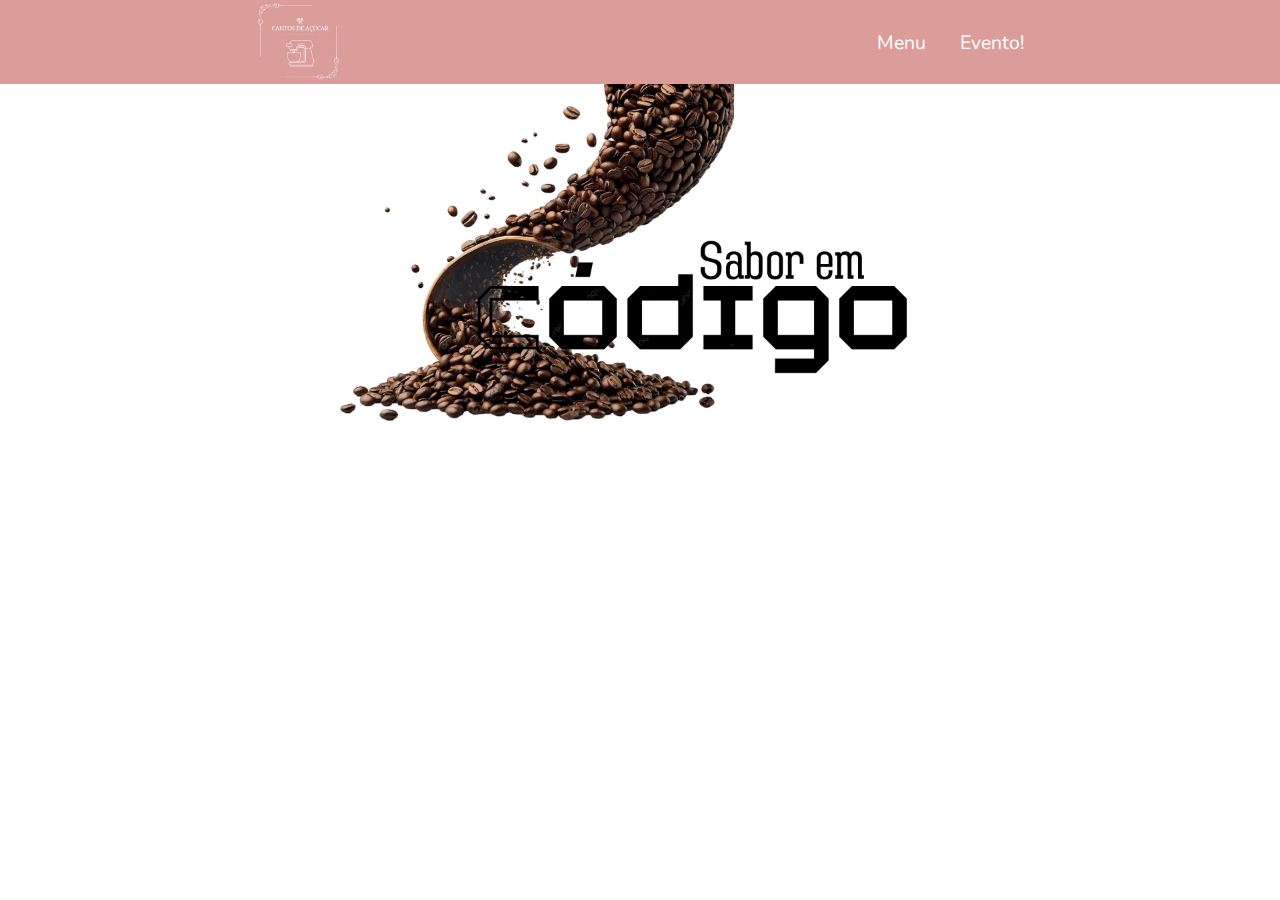
==== evento.html @ e586141a "Cabeçalho" ====
<!DOCTYPE html>
<html lang="en">
<head>
    <meta charset="UTF-8">
    <meta name="viewport" content="width=device-width, initial-scale=1.0">
    <title>Sabor em código - Evento</title>
    <link rel="stylesheet" href="style.css">
    <link rel="stylesheet" href="reset.css">
    <meta http-equiv="X-UA-Compatible" content="IE=edge">
    <link rel="preconnect" href="https://fonts.googleapis.com">
    <link rel="preconnect" href="https://fonts.gstatic.com" crossorigin>
    <link href="https://fonts.googleapis.com/css2?family=Krona+One&family=Montserrat:ital,wght@0,100..900;1,100..900&family=Nunito:ital,wght@0,200..1000;1,200..1000&family=Raleway:ital,wght@0,100..900;1,100..900&family=Source+Code+Pro:ital,wght@0,200..900;1,200..900&display=swap" rel="stylesheet">
</head>
<body>
    <header class="cabeçalho">
        <img src="imgs/dbba9e0f-3a3f-47e4-a278-858385fdd892.jpeg" alt="Logo do Sabor em Código" class="cabeçalho_logo">
        <nav class="cabeçalho_navegacao">
            <a href="index.html" class="cabeçalho_item">Menu</a>
            <a href="evento.html" class="cabeçalho_item">Evento!</a>
        </nav>
    </header>
    <main>
        <img src="imgs/Design sem nome.jpg" class="main_img">
    </main>
</body>
</html>
---- style.css ----
.cabeçalho{
    display: flex;
    justify-content: space-between;
    background-color: #da9d9a;
    padding: 0 20% 0 20%;
    font-family: "Nunito", sans-serif;
}

.cabeçalho_logo{
    width: 11%;
}

.cabeçalho_navegacao{
    display: flex;
    align-items: center;
    gap: 30%;
    font-size: 110%;
    justify-content: flex-end;
}

.cabeçalho_item{
    color: white;
    text-transform: none;
    text-decoration: none;
    font-size: 110%;
}

.main_img{
    width: 50%;
    display: flex;
    margin: auto;
}
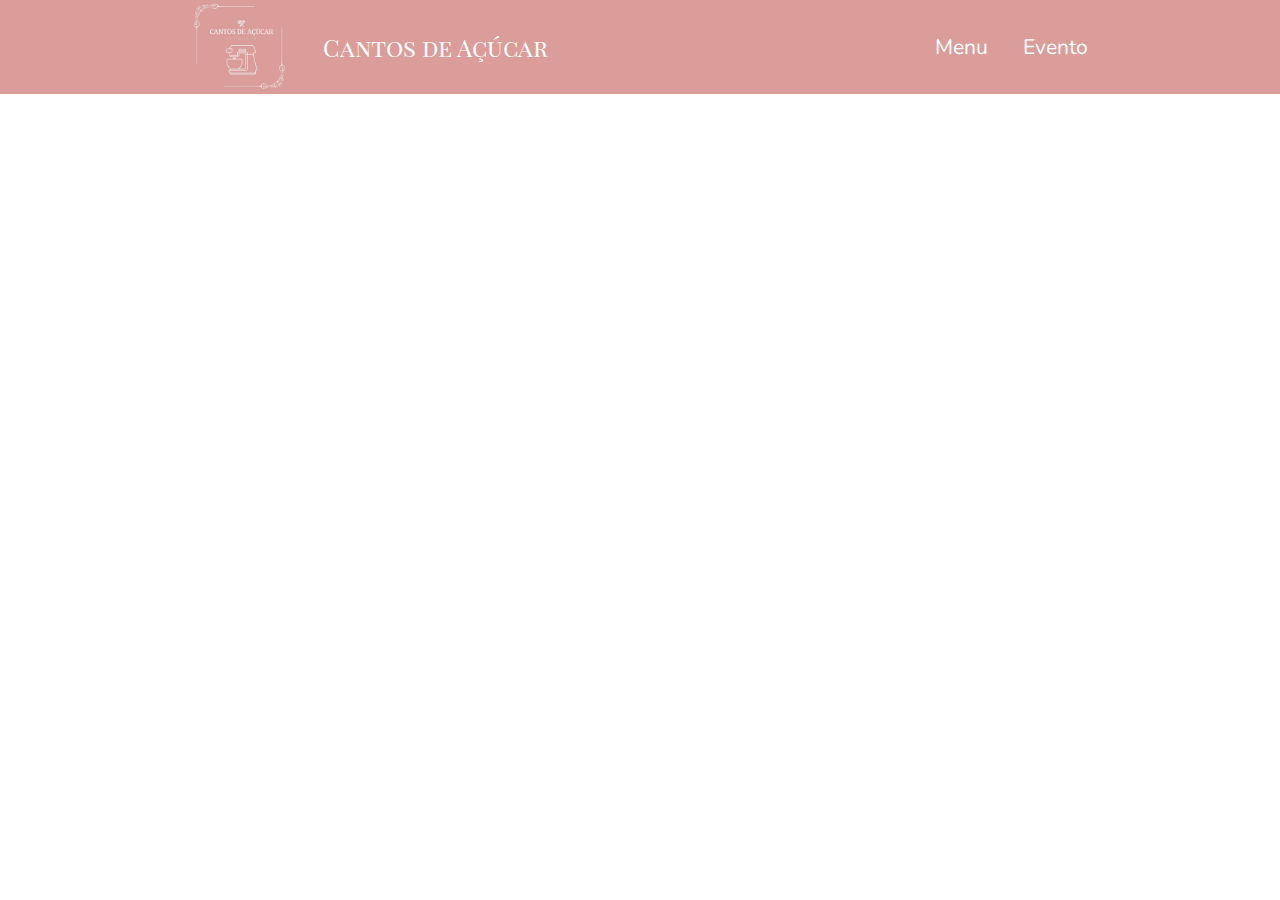
==== commit f6816100: "Atualização de cabeçalho" ====
--- a/evento.html
+++ b/evento.html
@@ -1,26 +1,34 @@
 <!DOCTYPE html>
-<html lang="en">
+<html lang="pt-br">
 <head>
     <meta charset="UTF-8">
     <meta name="viewport" content="width=device-width, initial-scale=1.0">
-    <title>Sabor em código - Evento</title>
+    <title>Página inicial - Cantos de açúcar</title>
     <link rel="stylesheet" href="style.css">
     <link rel="stylesheet" href="reset.css">
     <meta http-equiv="X-UA-Compatible" content="IE=edge">
     <link rel="preconnect" href="https://fonts.googleapis.com">
     <link rel="preconnect" href="https://fonts.gstatic.com" crossorigin>
     <link href="https://fonts.googleapis.com/css2?family=Krona+One&family=Montserrat:ital,wght@0,100..900;1,100..900&family=Nunito:ital,wght@0,200..1000;1,200..1000&family=Raleway:ital,wght@0,100..900;1,100..900&family=Source+Code+Pro:ital,wght@0,200..900;1,200..900&display=swap" rel="stylesheet">
+    <link rel="preconnect" href="https://fonts.googleapis.com">
+    <link rel="preconnect" href="https://fonts.gstatic.com" crossorigin>
+    <link href="https://fonts.googleapis.com/css2?family=Abril+Fatface&family=Krona+One&family=Montserrat:ital,wght@0,100..900;1,100..900&family=Nunito:wght@200..1000&family=Playfair+Display+SC:ital,wght@0,400;0,700;0,900;1,400;1,700;1,900&family=Raleway:wght@100..900&family=Source+Code+Pro:ital,wght@0,200..900;1,200..900&display=swap" rel="stylesheet">
 </head>
 <body>
     <header class="cabeçalho">
-        <img src="imgs/dbba9e0f-3a3f-47e4-a278-858385fdd892.jpeg" alt="Logo do Sabor em Código" class="cabeçalho_logo">
+        <section class="cabeçalho_tema">
+            <img src="imgs/dbba9e0f-3a3f-47e4-a278-858385fdd892.jpeg" alt="Logo do Cantos de Açúcar" class="cabeçalho_logo">
+            <p class="cabeçalho_nome">Cantos de Açúcar</p>
+        </section>
         <nav class="cabeçalho_navegacao">
             <a href="index.html" class="cabeçalho_item">Menu</a>
-            <a href="evento.html" class="cabeçalho_item">Evento!</a>
+            <a href="evento.html" class="cabeçalho_item">Evento</a>
         </nav>
     </header>
     <main>
-        <img src="imgs/Design sem nome.jpg" class="main_img">
     </main>
+    <footer>
+
+    </footer>
 </body>
 </html>--- a/style.css
+++ b/style.css
@@ -2,12 +2,23 @@
     display: flex;
     justify-content: space-between;
     background-color: #da9d9a;
-    padding: 0 20% 0 20%;
+    padding: 0 15% 0 15%;
     font-family: "Nunito", sans-serif;
 }
 
 .cabeçalho_logo{
-    width: 11%;
+    width: 13%;
+}
+.cabeçalho_tema{
+    display: flex;
+    align-items: center;
+    gap: 5%;
+}
+
+.cabeçalho_nome{
+    font-size: 150%;
+    font-family: "Playfair Display SC", serif;
+    color: white;
 }
 
 .cabeçalho_navegacao{
@@ -22,7 +33,7 @@
     color: white;
     text-transform: none;
     text-decoration: none;
-    font-size: 110%;
+    font-size: 120%;
 }
 
 .main_img{
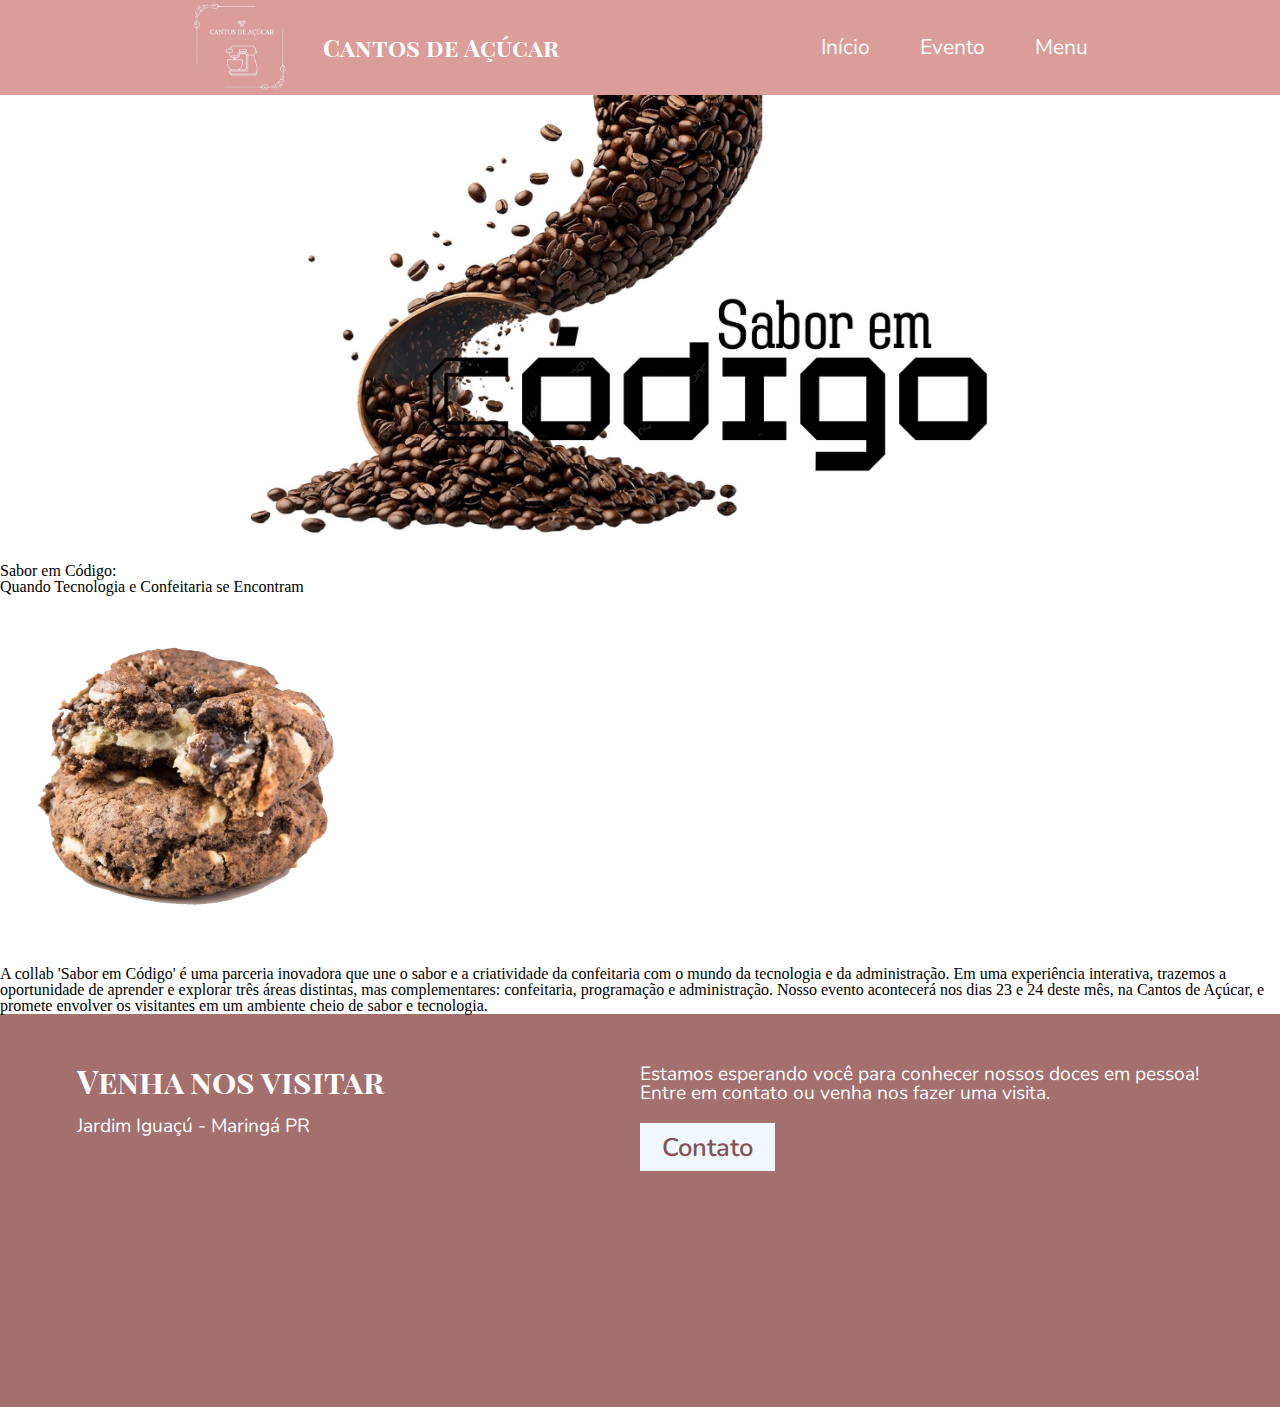
==== commit 2e60762b: "Esqueleto da explicação do evento" ====
--- a/evento.html
+++ b/evento.html
@@ -21,14 +21,38 @@
             <p class="cabeçalho_nome">Cantos de Açúcar</p>
         </section>
         <nav class="cabeçalho_navegacao">
-            <a href="index.html" class="cabeçalho_item">Menu</a>
+            <a href="index.html" class="cabeçalho_item">Início</a>
             <a href="evento.html" class="cabeçalho_item">Evento</a>
+            <a href="menu.html" class="cabeçalho_item">Menu</a>
         </nav>
     </header>
     <main>
+        <section class="inicio_evento">
+            <img class="foto_inicio" alt="banner sabor em código" src="imgs/Design sem nome.jpg">
+        </section>
+        <section class="evento_explicacao">
+            <div class="explicacacao_texto">
+                <p class="explicacacao_paragrafo"> Sabor em Código:</p>
+                <h2 class="explicacacao_titulo">Quando Tecnologia e Confeitaria se Encontram</h2>
+            </div>
+            <div class="explicacacao_imagem">
+                <img class="explicacacao_cookie" alt="Cookie imagem" src="imgs/download.png">
+            </div>
+            <div class="explicação_dissertação">
+                <p class="explicacacao_dissertação">A collab 'Sabor em Código' é uma parceria inovadora que une o sabor e a criatividade da confeitaria com o mundo da tecnologia e da administração. Em uma experiência interativa, trazemos a oportunidade de aprender e explorar três áreas distintas, mas complementares: confeitaria, programação e administração. Nosso evento acontecerá nos dias 23 e 24 deste mês, na Cantos de Açúcar, e promete envolver os visitantes em um ambiente cheio de sabor e tecnologia.</p>
+            </div>
+        </section>
     </main>
-    <footer>
-
+    <footer class="rodape">
+        <div class="footer_1. footer">
+            <h2 class="footer_titulo">Venha nos visitar</h2>
+            <p class="footer_endereço. footer_texto">Jardim Iguaçú - Maringá PR</p>
+            <iframe src="https://www.google.com/maps/embed?pb=!1m18!1m12!1m3!1d915.0761998697384!2d-51.956633230163575!3d-23.449467599999995!2m3!1f0!2f0!3f0!3m2!1i1024!2i768!4f13.1!3m3!1m2!1s0x94ecd7bfb318a0f7%3A0x64617787f375bd8e!2sCarmem%20Freitas%20Doces%20finos!5e0!3m2!1spt-BR!2sbr!4v1730150941996!5m2!1spt-BR!2sbr" width="500" height="200" style="border:0;" allowfullscreen="" loading="lazy" referrerpolicy="no-referrer-when-downgrade" class="footer_mapa"></iframe>
+        </div>
+        <div class="footer_2. footer">
+            <p class="footer_paragrafo. footer_texto">Estamos esperando você para conhecer nossos doces em pessoa! Entre em contato ou venha nos fazer uma visita.</p>
+            <a class="footer_botao">Contato</a>
+        </div>
     </footer>
 </body>
 </html>--- a/style.css
+++ b/style.css
@@ -1,9 +1,14 @@
+:root{
+    --fonte-primaria: "Nunito", sans-serif;
+    --fonte-secundaria: "Playfair Display SC", serif;
+}
+
 .cabeçalho{
     display: flex;
     justify-content: space-between;
     background-color: #da9d9a;
     padding: 0 15% 0 15%;
-    font-family: "Nunito", sans-serif;
+    font-family: var(--fonte-primaria);
 }
 
 .cabeçalho_logo{
@@ -17,7 +22,8 @@
 
 .cabeçalho_nome{
     font-size: 150%;
-    font-family: "Playfair Display SC", serif;
+    font-weight: 600;
+    font-family: var(--fonte-secundaria);
     color: white;
 }
 
@@ -36,8 +42,203 @@
     font-size: 120%;
 }
 
-.main_img{
+.introdução{
+    display: flex;
+    padding: 0 15% 0 15%;
+    align-items: center;
+}
+
+.introdução_section{
+    display: flex;
+    flex-direction: column;
+    width: 60%;
+    gap: 25px;
+}
+
+.introdução_titulo{
+    font-family: var(--fonte-secundaria);
+    color: #a3706e;
+    font-weight: 600;
+    font-size: 600%;
+    padding: 2%;
+}
+
+.introdução_parágrafo{
+    font-family: var(--fonte-primaria);
+    color: black;
+    font-size: 130%;
+}
+
+.introdução_botoes{
+    display: flex;
+    gap: 5%;
+}
+
+.introdução_botao{
+    font-family: var(--fonte-primaria);
+    color: rgb(255, 255, 255);
+    font-size: 130%;
+    font-weight: 600;
+    background-color: #855352;
+    width: 25%;
+    padding: 2%;
+    text-align: center;
+}
+
+.introdução_img{
+    width: 40%;
+}
+
+.galeria{
+    background-color: #da9d9a;
+    display: flex;
+    flex-direction: column;
+    align-items: center;
+    padding: 7%;
+    gap: 20px;
+}
+
+.galeria_titulo{
+    font-family: var(--fonte-secundaria);
+    color: white;
+    font-weight: 600;
+    font-size: 500%;
+    padding: 2%;
+}
+
+.galeria_paragrafo{
+    font-family: var(--fonte-primaria);
+    color: black;
+    font-size: 130%;
+    width: 70%;
+    text-align: center;
+}
+
+.galeria_fotos{
+    display: block;
+    display: flex;
+    justify-content: center;
+    gap: 2%;
+    margin-top: 1%;
+}
+
+.galeria_item{
+    box-shadow: 5px 5px 15px #754847;
+}
+
+.galeria_item:hover{
+    transition-duration: 0.2s;
+    scale: 120%;
+}
+
+.depoimento{
+    background: linear-gradient(#da9d9a, #ffffff);
+    display: flex;
+    flex-direction: row-reverse;
+    padding: 5% 7% 15% 7%;
+    justify-content: space-between;
+}    
+
+.depoimento_texto{
     width: 50%;
     display: flex;
-    margin: auto;
+    flex-direction: column;
+    gap: 6%;
+    margin-top: auto;
+    margin-bottom: auto;
+}
+
+.depoimento_titulo{
+    font-family: var(--fonte-secundaria);
+    font-size: 300%;
+    font-weight: 600;
+    color: #754847;
+    line-height: 120%;
+}
+
+.depoimento_titulo_strong{
+    font-size: 200%;
+    color: #ffffff;
+    text-shadow: 3px 3px 2px #e9b9b9;
+}
+
+.depoimento_paragrafo{
+    font-family: var(--fonte-primaria);
+    color: black;
+    font-size: 130%;
+    text-align: start;
+}
+
+.depoimento_feedbacks{
+    display: flex;
+    flex-direction: column;
+    width: 40%;
+    gap: 50px;
+}
+
+.feedback_caixa{
+    display: flex;
+    flex-direction: column;
+    gap: 10px;
+    background-color: white;
+    box-shadow: 0 0 15px black;
+    border-radius: 20px;
+    padding: 7%;
+}
+
+.feedback_texto{
+    font-family: var(--fonte-primaria);
+    color: black;
+    font-size: 130%;
+    text-align: start;
+}
+
+.aspas_texto{
+    width: 7%;
+}
+
+.inicio_evento{
+    display: flex;
+    justify-content: center;
+}
+
+.foto_inicio{
+    width: 65%;
+}
+
+.rodape{
+    display: flex;
+    background-color: #a3706e;
+    color: white;
+    padding: 4% 6% 4% 6%;
+    justify-content: space-between;
+}
+
+.footer{
+    display: flex;
+    flex-direction: column;
+    width: 50%;
+    gap: 20px;
+}
+
+.footer_titulo{
+    font-family: var(--fonte-secundaria);
+    font-size: 200%;
+    font-weight: 600;
+}
+
+.footer_texto{
+    font-family: var(--fonte-primaria);
+    font-size: 120%;
+}
+
+.footer_botao{
+    font-family: var(--fonte-primaria);
+    font-size: 160%;
+    font-weight: 600;
+    background-color: aliceblue;
+    color: #855352;
+    padding: 2%;
+    width: 20%;
+    text-align: center;
 }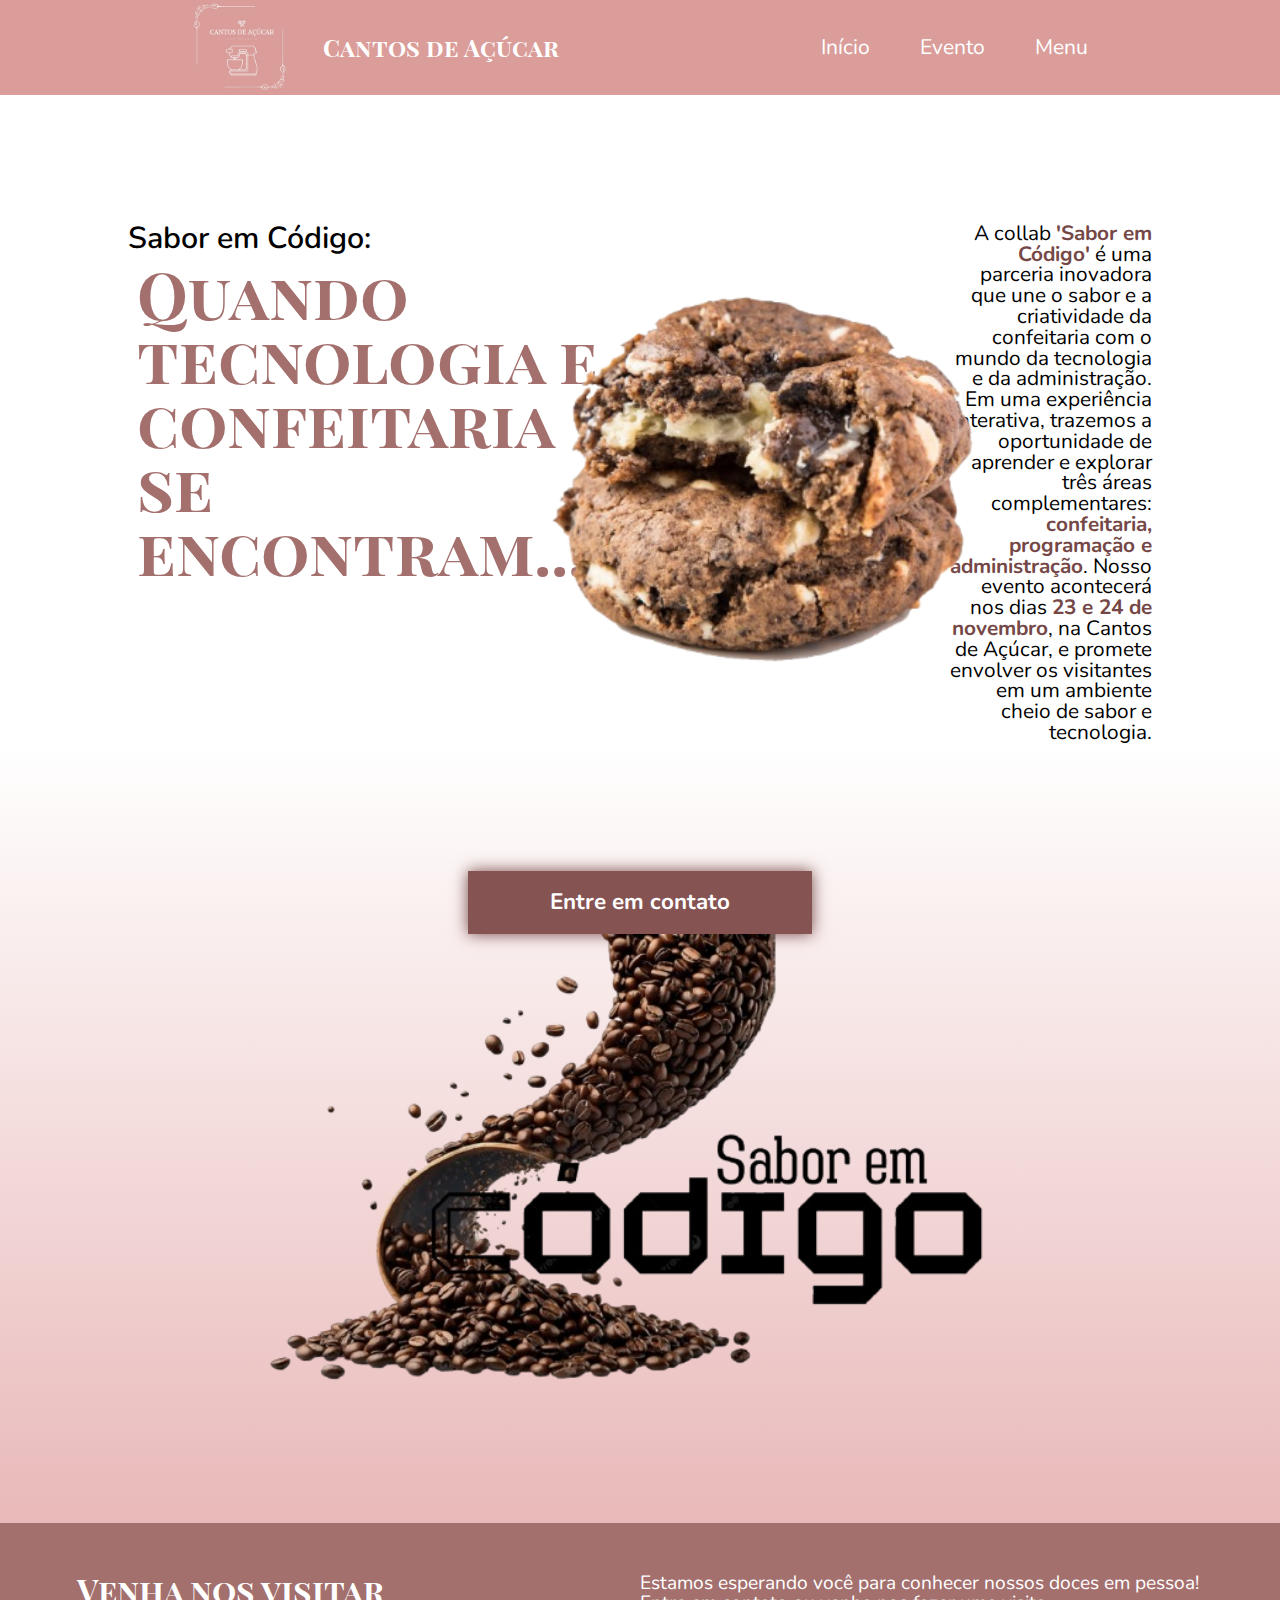
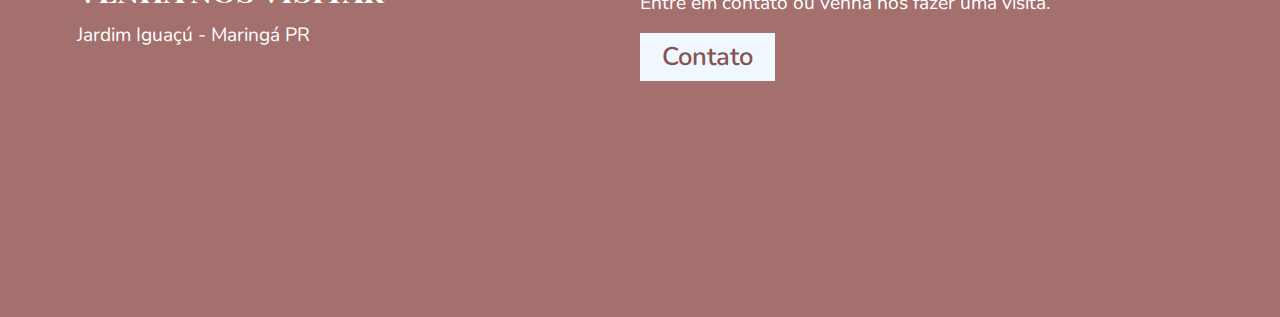
==== commit 05e3e40a: "Inicio e explicação completas" ====
--- a/evento.html
+++ b/evento.html
@@ -27,20 +27,21 @@
         </nav>
     </header>
     <main>
-        <section class="inicio_evento">
-            <img class="foto_inicio" alt="banner sabor em código" src="imgs/Design sem nome.jpg">
-        </section>
         <section class="evento_explicacao">
             <div class="explicacacao_texto">
                 <p class="explicacacao_paragrafo"> Sabor em Código:</p>
-                <h2 class="explicacacao_titulo">Quando Tecnologia e Confeitaria se Encontram</h2>
+                <h2 class="explicacacao_titulo">Quando tecnologia e confeitaria se encontram...</h2>
             </div>
-            <div class="explicacacao_imagem">
-                <img class="explicacacao_cookie" alt="Cookie imagem" src="imgs/download.png">
+            <div class="explicacao_imagem">
+                <img class="explicacao_cookie" alt="Cookie imagem" src="imgs/download.png">
             </div>
             <div class="explicação_dissertação">
-                <p class="explicacacao_dissertação">A collab 'Sabor em Código' é uma parceria inovadora que une o sabor e a criatividade da confeitaria com o mundo da tecnologia e da administração. Em uma experiência interativa, trazemos a oportunidade de aprender e explorar três áreas distintas, mas complementares: confeitaria, programação e administração. Nosso evento acontecerá nos dias 23 e 24 deste mês, na Cantos de Açúcar, e promete envolver os visitantes em um ambiente cheio de sabor e tecnologia.</p>
+                <p class="explicacacao_dissertação">A collab <strong class="strong_explicacao">'Sabor em Código'</strong> é uma parceria inovadora que une o sabor e a criatividade da confeitaria com o mundo da tecnologia e da administração. Em uma experiência interativa, trazemos a oportunidade de aprender e explorar três áreas complementares: <strong class="strong_explicacao">confeitaria, programação e administração</strong>. Nosso evento acontecerá nos dias <strong class="strong_explicacao">23 e 24 de novembro</strong>, na Cantos de Açúcar, e promete envolver os visitantes em um ambiente cheio de sabor e tecnologia.</p>
             </div>
+        </section>
+        <section class="inicio_evento">
+            <a class="inicio_botao">Entre em contato</a>
+            <img class="foto_inicio" alt="banner sabor em código" src="imgs/Design_sem_nome-removebg-preview.png">
         </section>
     </main>
     <footer class="rodape">
--- a/style.css
+++ b/style.css
@@ -197,13 +197,84 @@
     width: 7%;
 }
 
+.evento_explicacao{
+    padding: 10% 10% 0 10%;
+    display: flex;
+}
+
+.explicacacao_texto{
+    width: 80%;
+}
+
+.explicacacao_paragrafo{
+    font-family: var(--fonte-primaria);
+    color: black;
+    font-size: 190%;
+    text-align: start;
+    font-weight: 600;
+}
+
+.explicacacao_titulo{
+    font-family: var(--fonte-secundaria);
+    color: #a3706e;
+    font-weight: 700;
+    font-size: 400%;
+    padding: 2%;
+    width: 110%;
+}
+
+.explicacao_imagem{
+    display: flex;
+    justify-content: center;
+    position: relative;
+}
+
+.explicao_cookie{
+    width: 150%;
+}
+
+.explicacao_cookie:hover{
+    scale: 120%;
+    transition-duration: 0.2s;
+}
+
+.explicação_dissertação{
+    width: 80%;
+}
+
+.explicacacao_dissertação{
+    font-family: var(--fonte-primaria);
+    color: black;
+    font-size: 130%;
+    text-align: end;
+}
+
+.strong_explicacao{
+    color: #754847;
+    font-weight: 700;
+}
+
 .inicio_evento{
     display: flex;
+    flex-direction: column;
     justify-content: center;
+    align-items: center;
+    background: linear-gradient(#ffffff, #e9b9b9);
+    padding: 10%;
+}
+
+.inicio_botao{
+    color: white;
+    background-color: #855352;
+    padding: 2% 8% 2% 8%;
+    font-size: 140%;
+    font-family: var(--fonte-primaria);
+    font-weight: 700;
+    box-shadow: 0 0 15px #754847;
 }
 
 .foto_inicio{
-    width: 65%;
+    width: 80%;
 }
 
 .rodape{
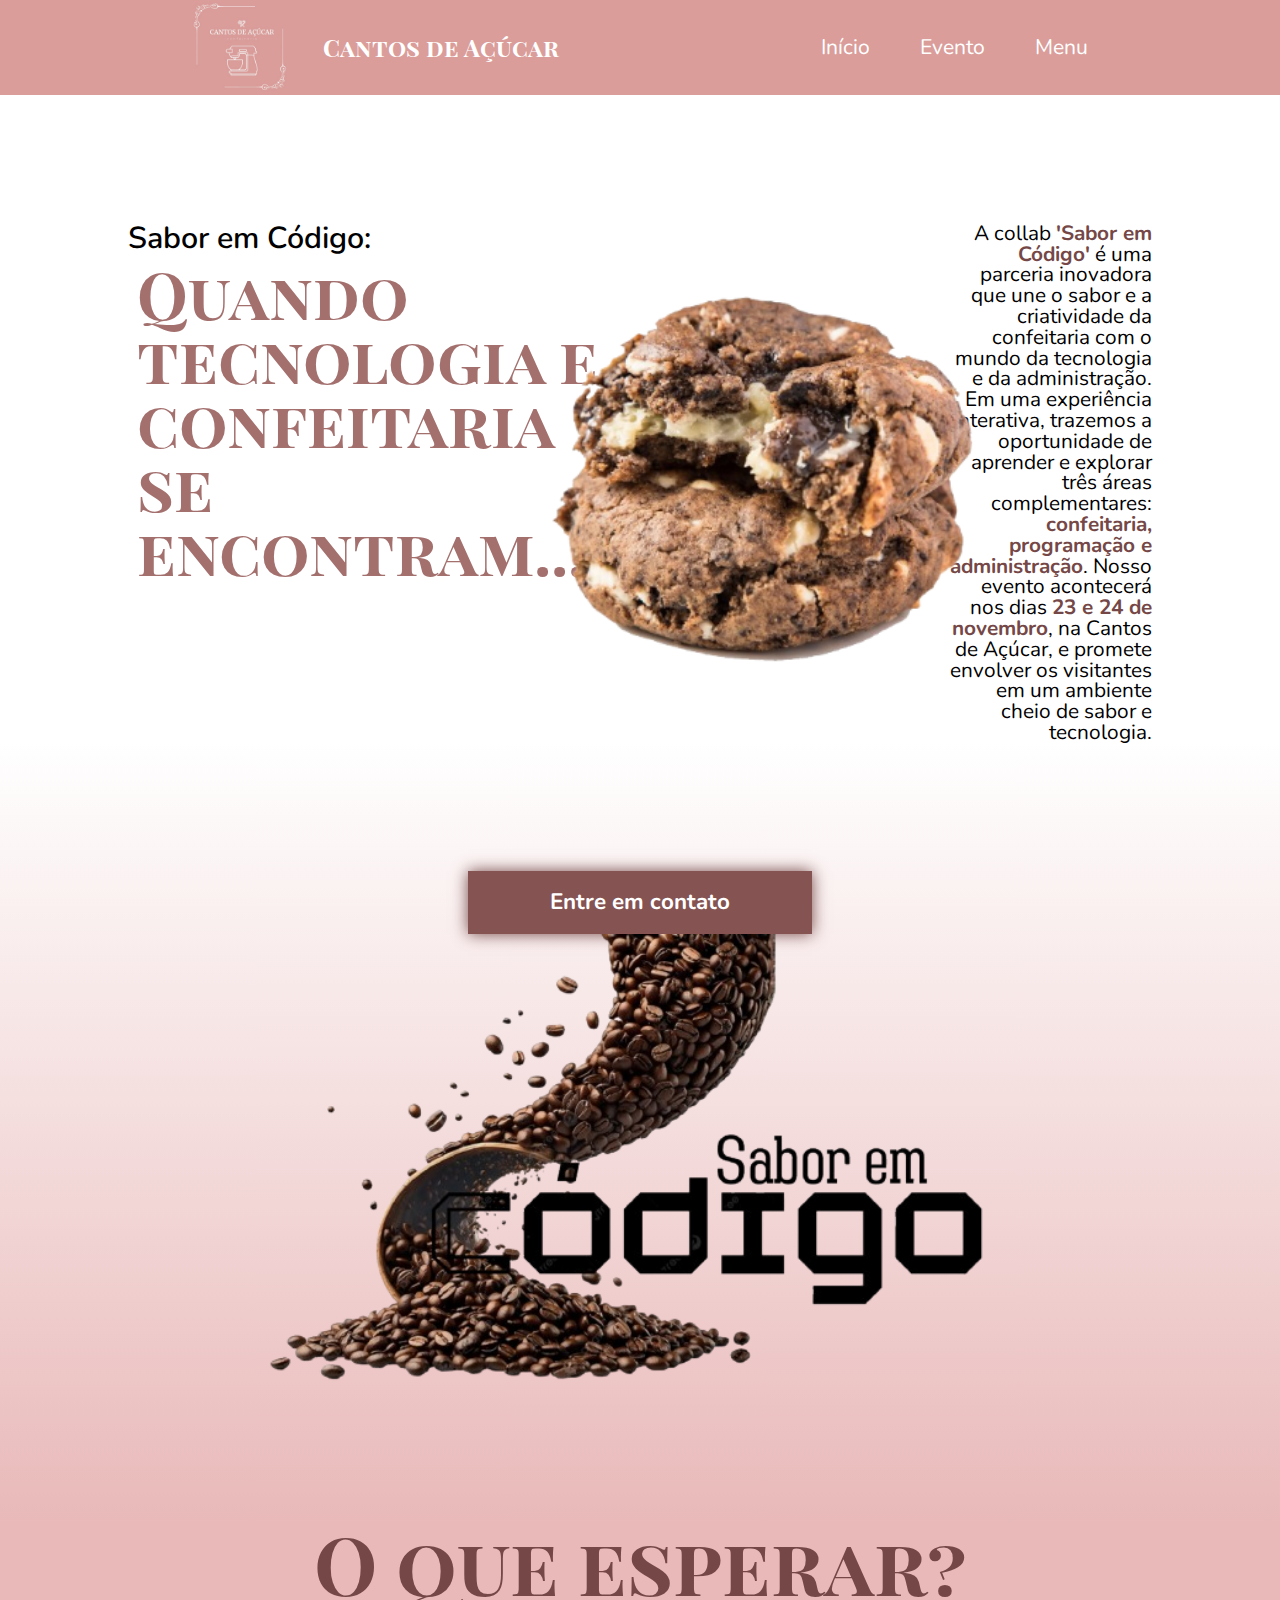
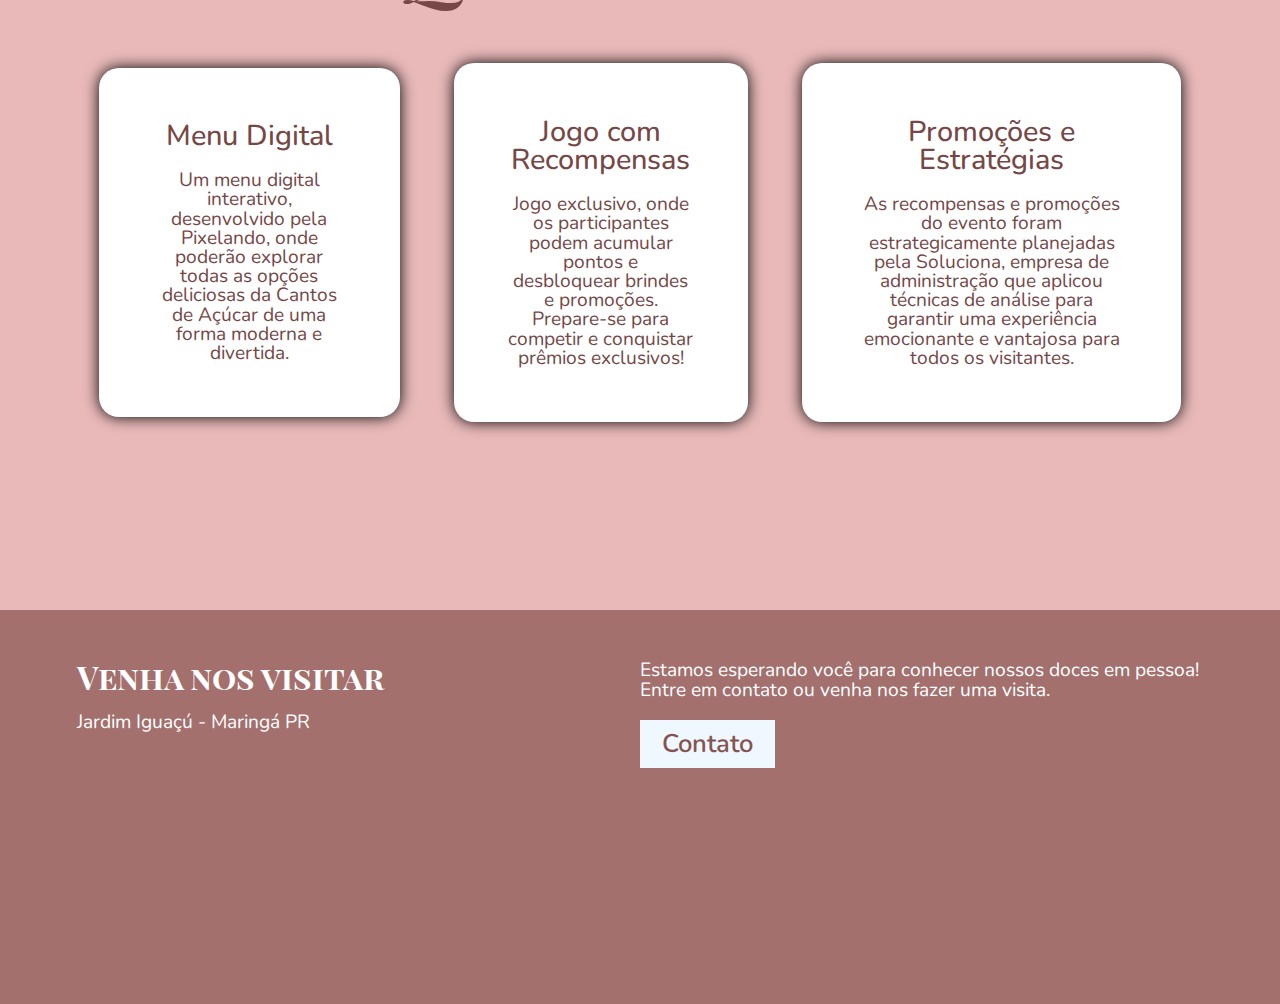
==== commit 881b6df6: "O que esperar?" ====
--- a/evento.html
+++ b/evento.html
@@ -43,6 +43,23 @@
             <a class="inicio_botao">Entre em contato</a>
             <img class="foto_inicio" alt="banner sabor em código" src="imgs/Design_sem_nome-removebg-preview.png">
         </section>
+        <section class="expectativa">
+            <h1 class="expectativa_titulo">O que esperar?</h1>
+            <div class="expectativa_itens">
+                <div class="itens_texto">
+                    <h2 class="item_titulo">Menu Digital</h2>
+                    <p class="item_paragrafo">Um menu digital interativo, desenvolvido pela Pixelando, onde poderão explorar todas as opções deliciosas da Cantos de Açúcar de uma forma moderna e divertida.</p>
+                </div>
+                <div class="itens_texto">
+                    <h2 class="item_titulo">Jogo com Recompensas</h2>
+                    <p class="item_paragrafo">Jogo exclusivo, onde os participantes podem acumular pontos e desbloquear brindes e promoções. Prepare-se para competir e conquistar prêmios exclusivos!</p>
+                </div>
+                <div class="itens_texto">
+                    <h2 class="item_titulo">Promoções e Estratégias</h2>
+                    <p class="item_paragrafo">As recompensas e promoções do evento foram estrategicamente planejadas pela Soluciona, empresa de administração que aplicou técnicas de análise para garantir uma experiência emocionante e vantajosa para todos os visitantes.</p>
+                </div>
+            </div>
+        </section>
     </main>
     <footer class="rodape">
         <div class="footer_1. footer">
--- a/style.css
+++ b/style.css
@@ -277,6 +277,52 @@
     width: 80%;
 }
 
+.expectativa{
+    background-color: #e9b9b9;
+    padding:0 3% 10% 3%;
+    display: flex;
+    flex-direction: column;
+    align-items: center;
+}
+
+.expectativa_titulo{
+    font-family: var(--fonte-secundaria);
+    color: #754847;
+    font-weight: 700;
+    font-size: 500%;
+}
+
+.expectativa_itens{
+    display: flex;
+    padding: 5%;
+    gap: 5%;
+    text-align: center;
+    align-items: center;
+}
+
+.itens_texto{
+    font-family: var(--fonte-primaria);
+    color: #754847;
+    font-size: 120%;
+    display: flex;
+    flex-direction: column;
+    gap: 20px;
+    background-color: white;
+    box-shadow: 0 0 15px black;
+    border-radius: 20px;
+    padding: 5%;
+
+}
+.itens_texto:hover{
+    scale: 140%;
+    transition: 0.2s;
+}
+
+.item_titulo{
+    font-size: 150%;
+    font-weight: 500;
+}
+
 .rodape{
     display: flex;
     background-color: #a3706e;
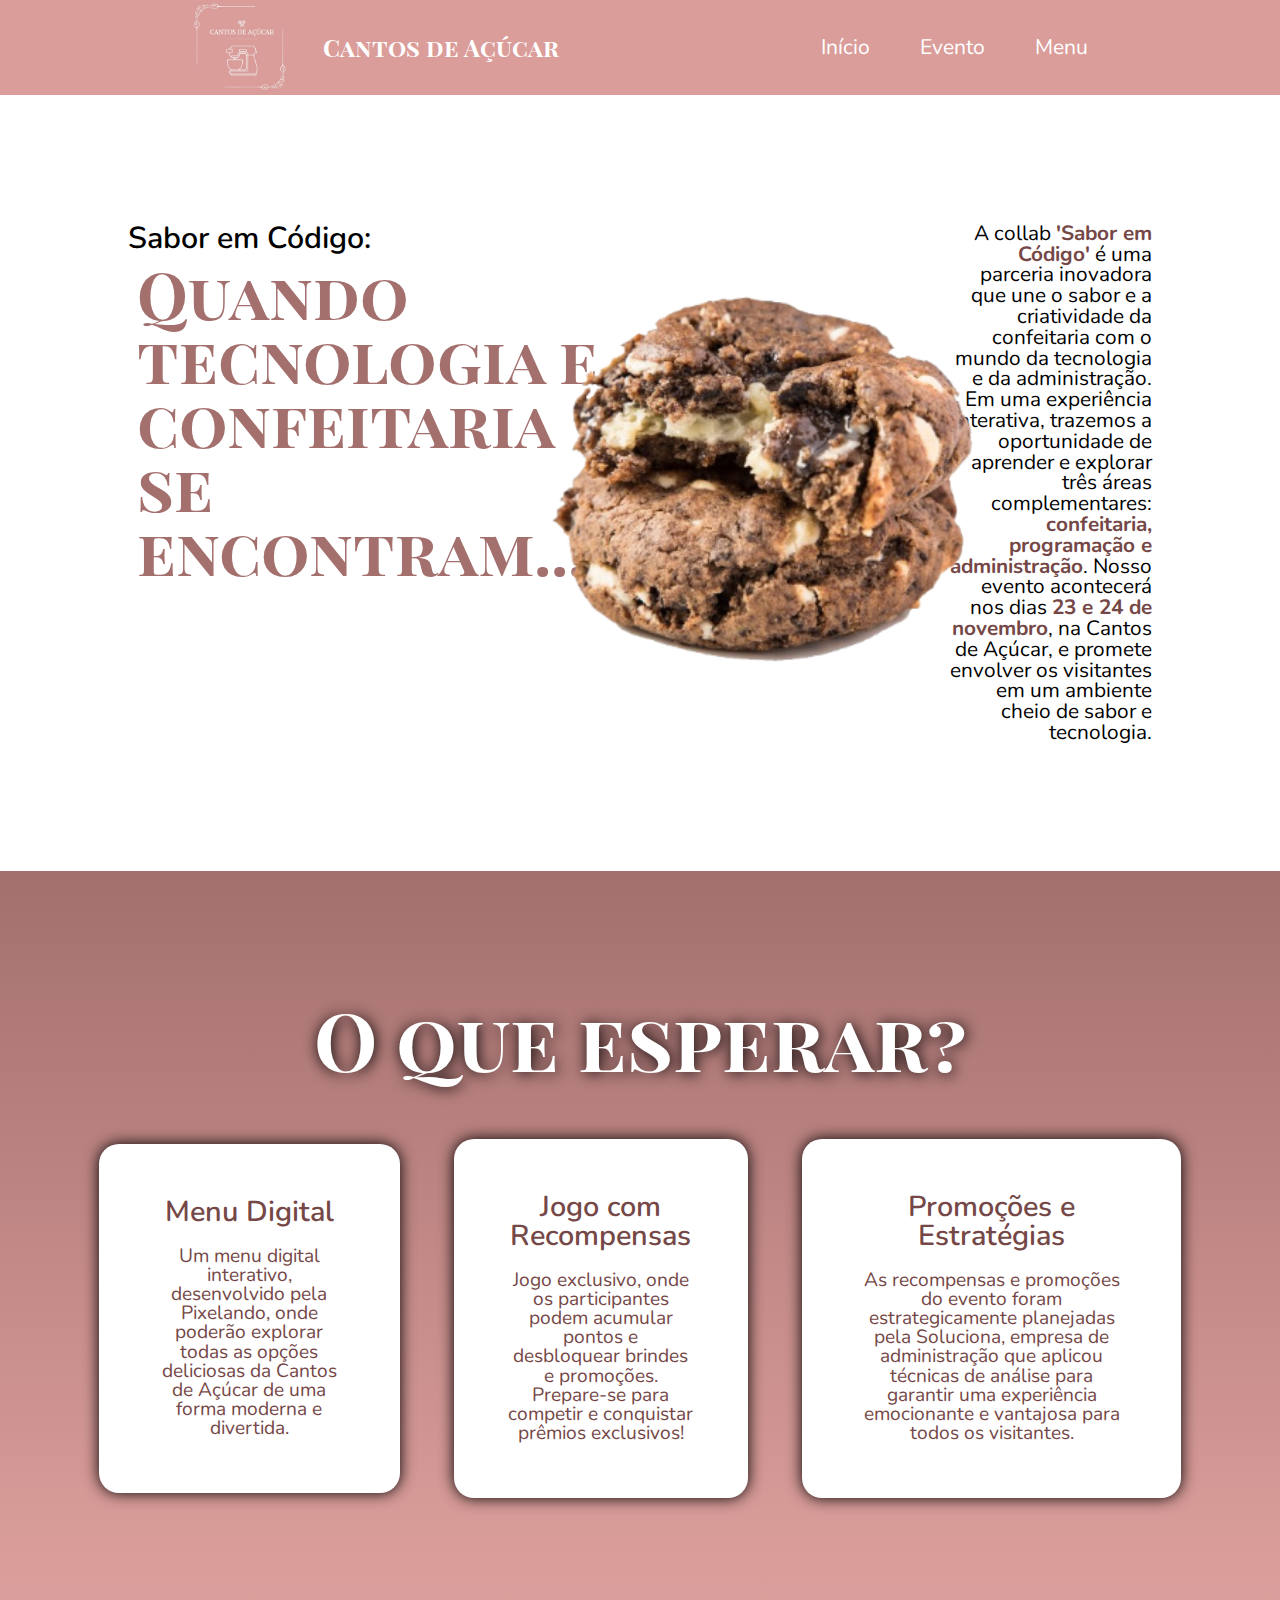
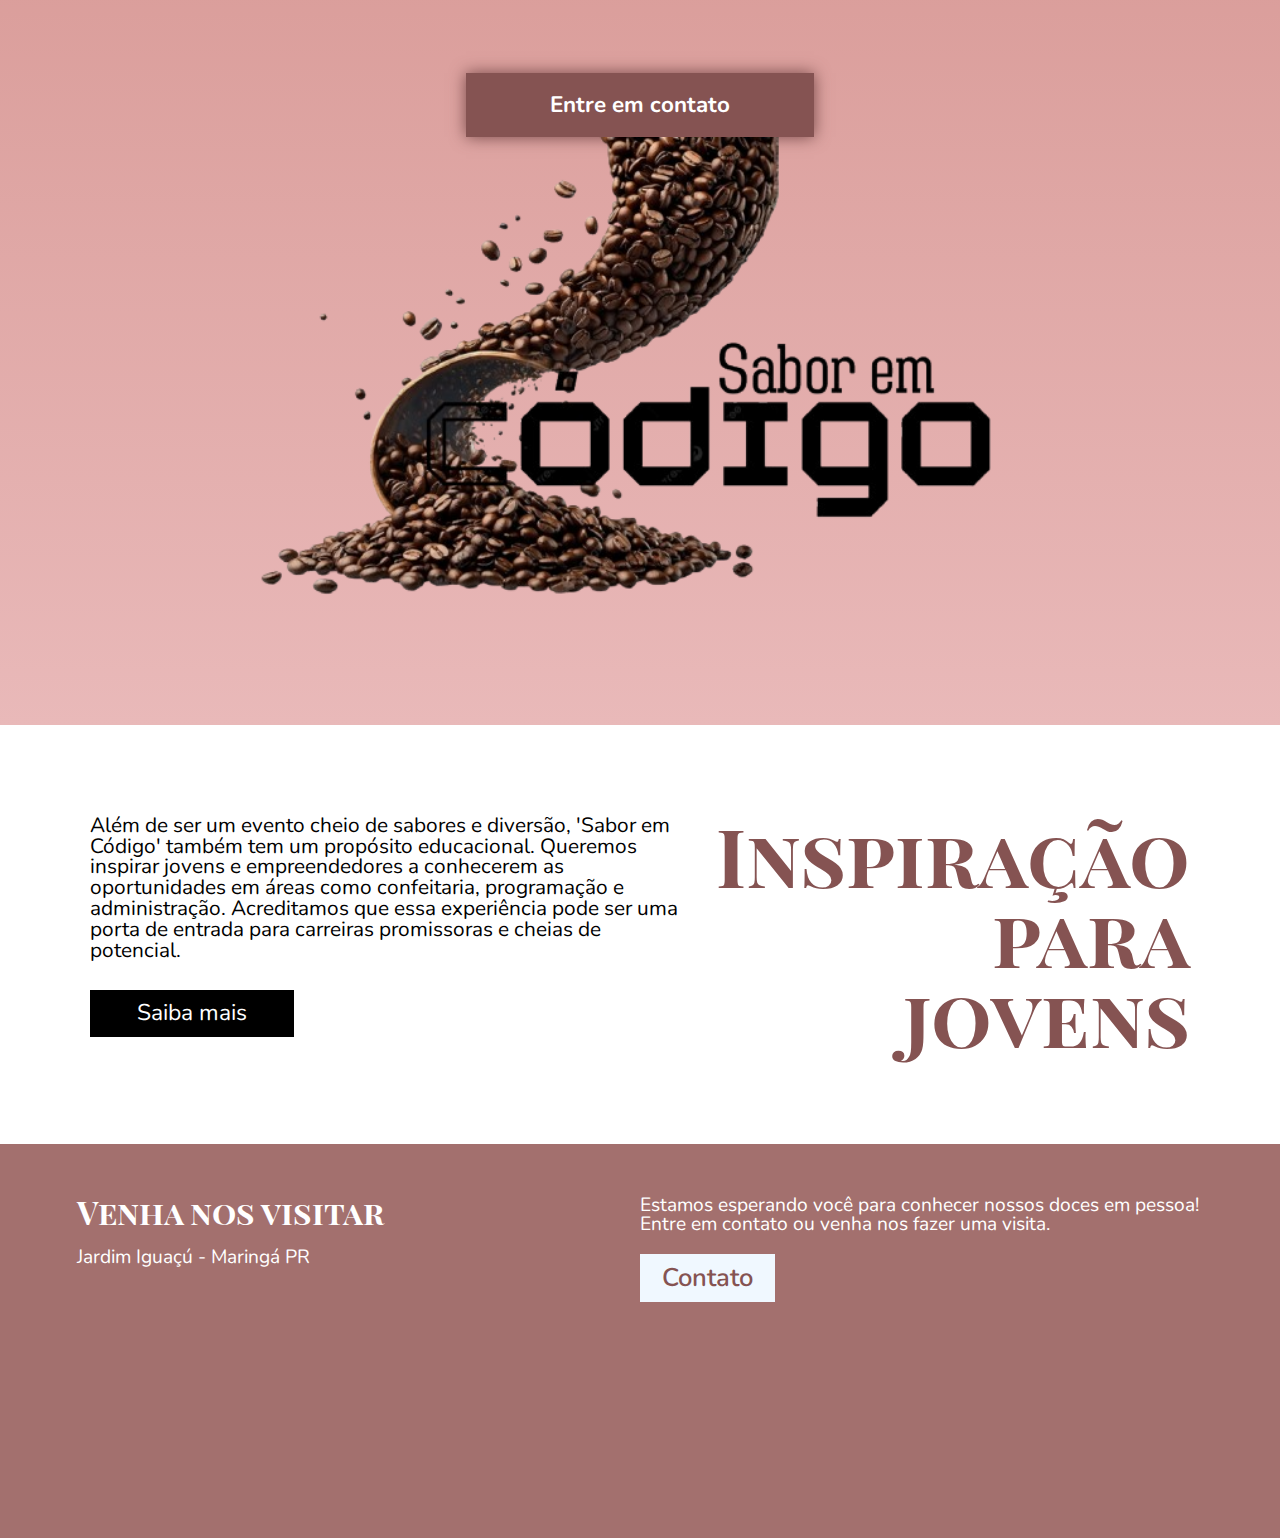
==== commit 41c09566: "Página evento finalizada" ====
--- a/evento.html
+++ b/evento.html
@@ -39,10 +39,6 @@
                 <p class="explicacacao_dissertação">A collab <strong class="strong_explicacao">'Sabor em Código'</strong> é uma parceria inovadora que une o sabor e a criatividade da confeitaria com o mundo da tecnologia e da administração. Em uma experiência interativa, trazemos a oportunidade de aprender e explorar três áreas complementares: <strong class="strong_explicacao">confeitaria, programação e administração</strong>. Nosso evento acontecerá nos dias <strong class="strong_explicacao">23 e 24 de novembro</strong>, na Cantos de Açúcar, e promete envolver os visitantes em um ambiente cheio de sabor e tecnologia.</p>
             </div>
         </section>
-        <section class="inicio_evento">
-            <a class="inicio_botao">Entre em contato</a>
-            <img class="foto_inicio" alt="banner sabor em código" src="imgs/Design_sem_nome-removebg-preview.png">
-        </section>
         <section class="expectativa">
             <h1 class="expectativa_titulo">O que esperar?</h1>
             <div class="expectativa_itens">
@@ -60,6 +56,17 @@
                 </div>
             </div>
         </section>
+        <section class="inicio_evento">
+            <a class="inicio_botao">Entre em contato</a>
+            <img class="foto_inicio" alt="banner sabor em código" src="imgs/Design_sem_nome-removebg-preview.png">
+        </section>
+        <section class="jovens">
+            <div class="jovens_texto">
+                <p class="texto_paragrafo">Além de ser um evento cheio de sabores e diversão, 'Sabor em Código' também tem um propósito educacional. Queremos inspirar jovens e empreendedores a conhecerem as oportunidades em áreas como confeitaria, programação e administração. Acreditamos que essa experiência pode ser uma porta de entrada para carreiras promissoras e cheias de potencial.</p>
+                <a href="" class="texto_botao">Saiba mais</a>
+            </div>
+            <h1 class="jovens_titulo">Inspiração para jovens</h1>
+        </section>
     </main>
     <footer class="rodape">
         <div class="footer_1. footer">
--- a/style.css
+++ b/style.css
@@ -198,7 +198,7 @@
 }
 
 .evento_explicacao{
-    padding: 10% 10% 0 10%;
+    padding: 10% 10% 10% 10%;
     display: flex;
 }
 
@@ -254,32 +254,9 @@
     font-weight: 700;
 }
 
-.inicio_evento{
-    display: flex;
-    flex-direction: column;
-    justify-content: center;
-    align-items: center;
-    background: linear-gradient(#ffffff, #e9b9b9);
-    padding: 10%;
-}
-
-.inicio_botao{
-    color: white;
-    background-color: #855352;
-    padding: 2% 8% 2% 8%;
-    font-size: 140%;
-    font-family: var(--fonte-primaria);
-    font-weight: 700;
-    box-shadow: 0 0 15px #754847;
-}
-
-.foto_inicio{
-    width: 80%;
-}
-
 .expectativa{
-    background-color: #e9b9b9;
-    padding:0 3% 10% 3%;
+    background: linear-gradient(#a3706e, #da9d9a);
+    padding: 10% 3% 0 3%;
     display: flex;
     flex-direction: column;
     align-items: center;
@@ -287,9 +264,10 @@
 
 .expectativa_titulo{
     font-family: var(--fonte-secundaria);
-    color: #754847;
+    color: white;
     font-weight: 700;
     font-size: 500%;
+    text-shadow: 1px 1px 15px black;
 }
 
 .expectativa_itens{
@@ -311,16 +289,77 @@
     box-shadow: 0 0 15px black;
     border-radius: 20px;
     padding: 5%;
-
-}
+    filter: none;
+}
+
 .itens_texto:hover{
-    scale: 140%;
-    transition: 0.2s;
+    scale: 120%;
+    transition-duration: 0.2s;
 }
 
 .item_titulo{
     font-size: 150%;
-    font-weight: 500;
+    font-weight: 600;
+}
+
+.inicio_evento{
+    display: flex;
+    flex-direction: column;
+    justify-content: center;
+    align-items: center;
+    background: linear-gradient(#da9d9a, #e9b9b9);
+    padding: 9%;
+}
+
+.inicio_botao{
+    color: white;
+    background-color: #855352;
+    padding: 2% 8% 2% 8%;
+    font-size: 140%;
+    font-family: var(--fonte-primaria);
+    font-weight: 700;
+    box-shadow: 0 0 15px #754847;
+}
+
+.foto_inicio{
+    width: 80%;
+}
+
+.jovens{
+    display: flex;
+    padding: 7%;
+    justify-content: space-between;
+}
+
+.jovens_texto{
+    display: flex;
+    flex-direction: column;
+    width: 60%;
+    font-family: var(--fonte-primaria);
+    color: black;
+    font-size: 130%;
+    gap: 30px;
+}
+
+.jovens_titulo{
+    width: 50%;
+    text-align: end;
+    font-family: var(--fonte-secundaria);
+    font-size: 500%;
+    font-weight: 600;
+    color: #855352
+}
+
+.texto_botao{
+    width: 60%;
+    font-family: var(--fonte-primaria);
+    color: white;
+    font-size: 110%;
+    background-color: black;
+    padding: 2%;
+    width: 30%;
+    text-align: center;
+    text-decoration: none;
 }
 
 .rodape{
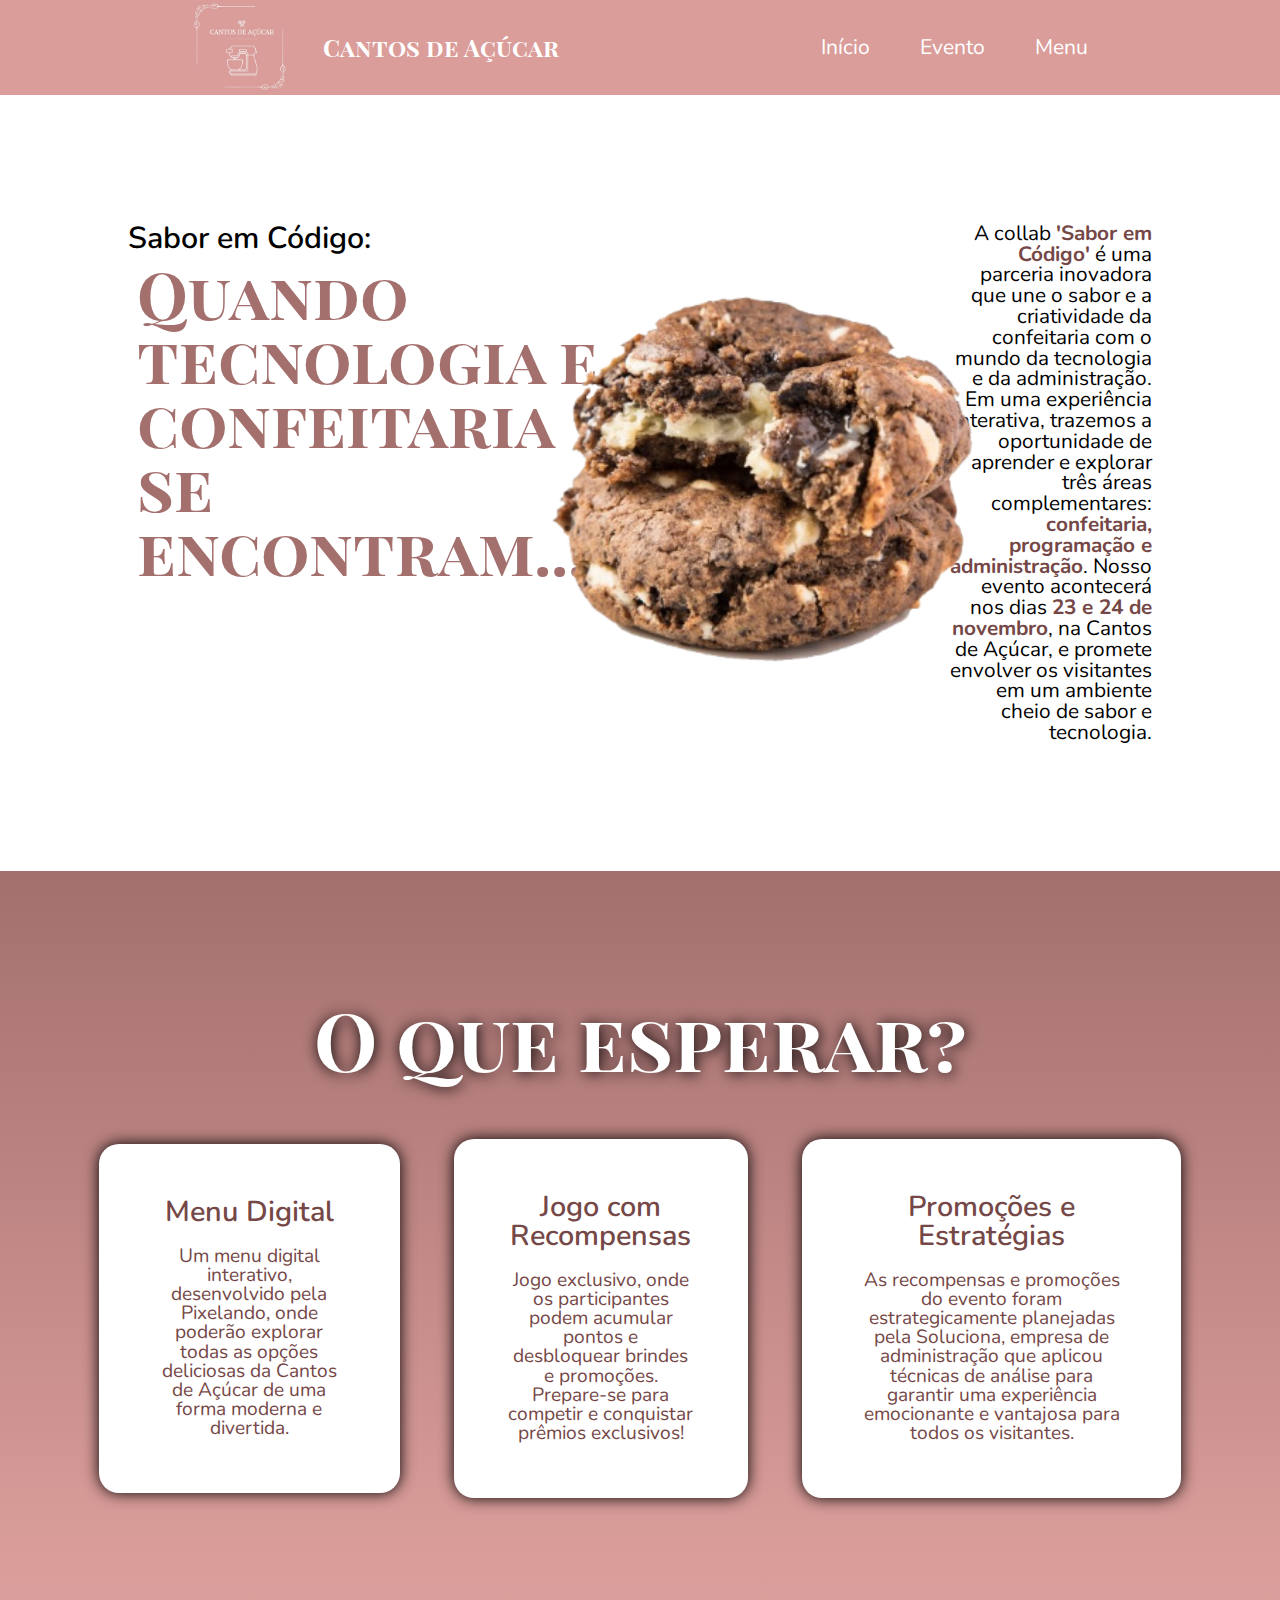
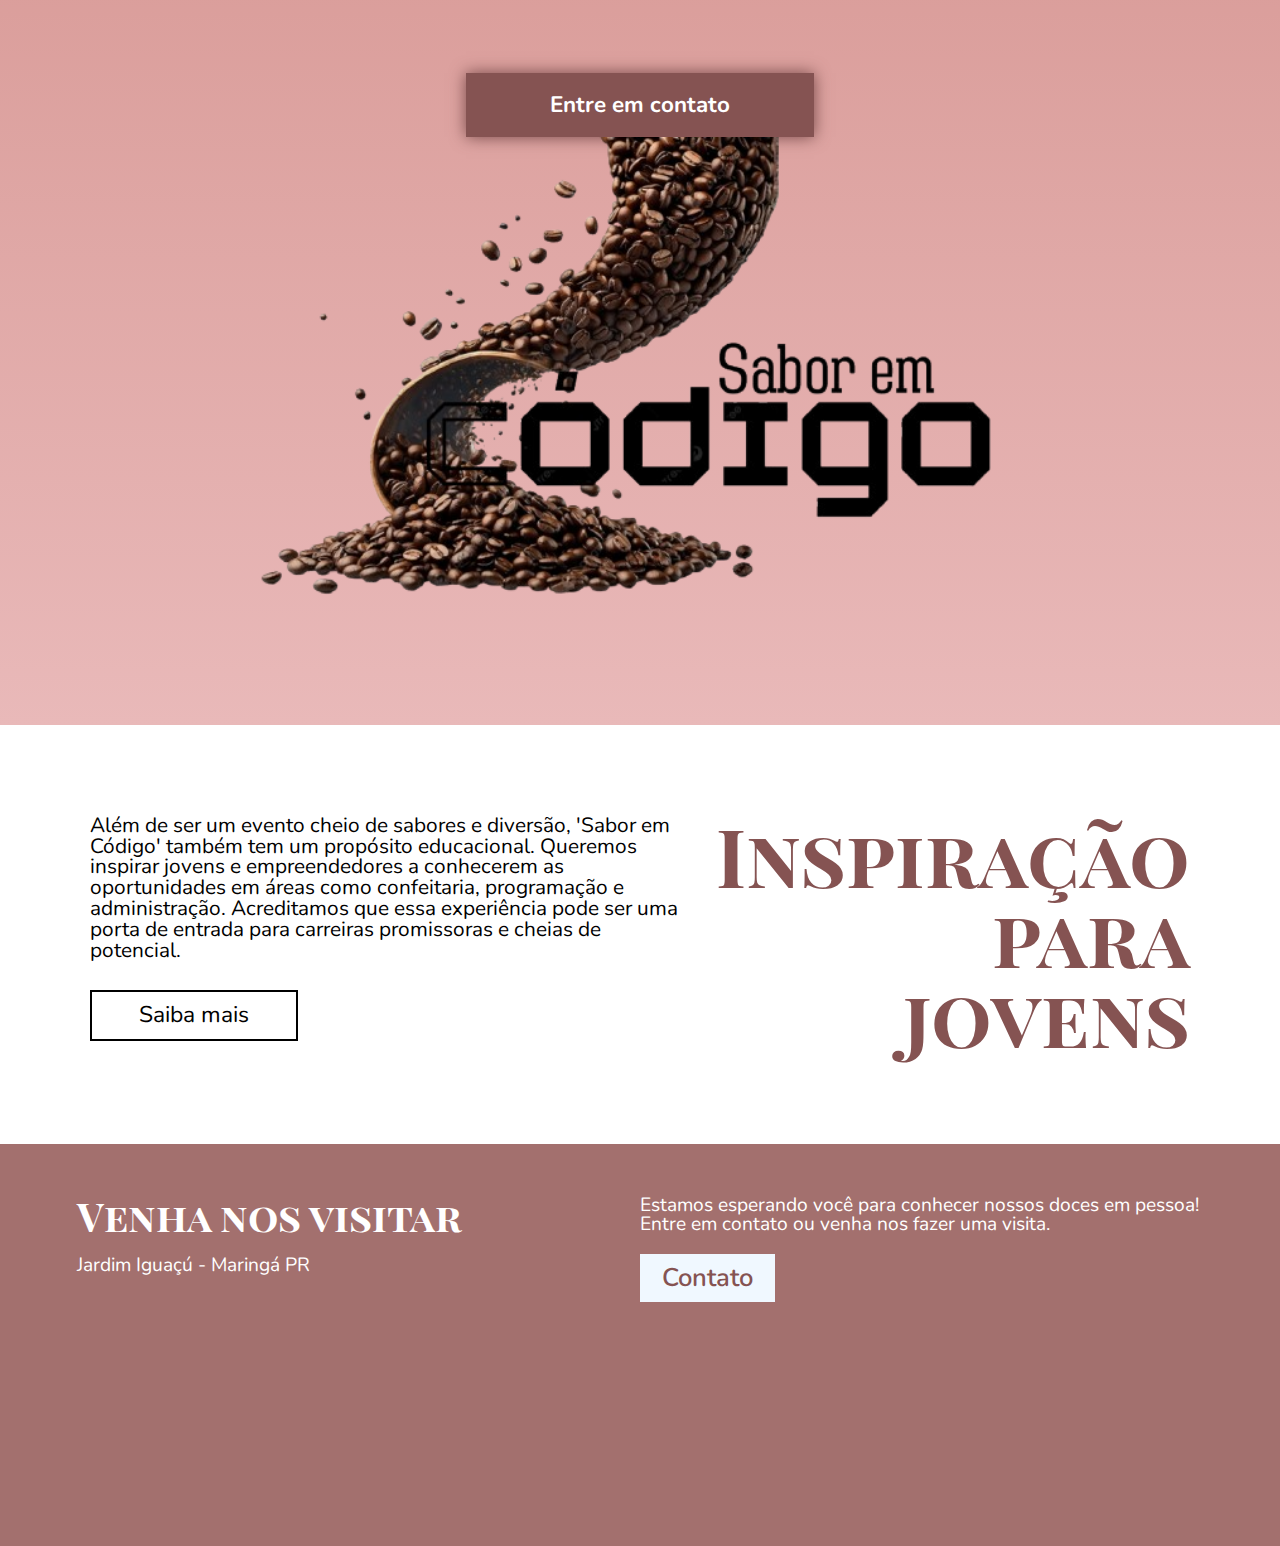
==== commit 07580dd4: "Responsividade Página inicial" ====
--- a/evento.html
+++ b/evento.html
@@ -18,10 +18,10 @@
     <header class="cabeçalho">
         <section class="cabeçalho_tema">
             <img src="imgs/dbba9e0f-3a3f-47e4-a278-858385fdd892.jpeg" alt="Logo do Cantos de Açúcar" class="cabeçalho_logo">
-            <p class="cabeçalho_nome">Cantos de Açúcar</p>
+            <a class="cabeçalho_nome" href="index.html">Cantos de Açúcar</a>
         </section>
         <nav class="cabeçalho_navegacao">
-            <a href="index.html" class="cabeçalho_item">Início</a>
+            <a href="index.html" class="cabeçalho_item cabeçalho_inicio">Início</a>
             <a href="evento.html" class="cabeçalho_item">Evento</a>
             <a href="menu.html" class="cabeçalho_item">Menu</a>
         </nav>
--- a/style.css
+++ b/style.css
@@ -25,6 +25,7 @@
     font-weight: 600;
     font-family: var(--fonte-secundaria);
     color: white;
+    text-decoration: none;
 }
 
 .cabeçalho_navegacao{
@@ -42,6 +43,10 @@
     font-size: 120%;
 }
 
+.cabeçalho_item:hover{
+    text-shadow: 2px 2px 20px white;
+}
+
 .introdução{
     display: flex;
     padding: 0 15% 0 15%;
@@ -83,10 +88,23 @@
     width: 25%;
     padding: 2%;
     text-align: center;
+    text-decoration: none;
+}
+
+.introdução_botao:hover{
+    scale: 103%;
+    background-color: #a3706e;
+    box-shadow: 1px 1px 10px #da9d9a;
+    border-radius: 15%;
+    transition-duration: 0.2s;
 }
 
 .introdução_img{
     width: 40%;
+}
+
+.introdução_img2{
+    display: none;
 }
 
 .galeria{
@@ -129,6 +147,7 @@
 .galeria_item:hover{
     transition-duration: 0.2s;
     scale: 120%;
+    box-shadow: 5px 5px 15px black;
 }
 
 .depoimento{
@@ -321,6 +340,15 @@
     box-shadow: 0 0 15px #754847;
 }
 
+.inicio_botao:hover{
+    scale: 103%;
+    background-color: white;
+    box-shadow: 1px 1px 10px #ffffff;
+    border-radius: 25%;
+    transition-duration: 0.2s;
+    color: #754847;
+}
+
 .foto_inicio{
     width: 80%;
 }
@@ -353,14 +381,160 @@
 .texto_botao{
     width: 60%;
     font-family: var(--fonte-primaria);
-    color: white;
+    color: black;
     font-size: 110%;
-    background-color: black;
+    background-color: white;
     padding: 2%;
     width: 30%;
     text-align: center;
     text-decoration: none;
-}
+    border: 2px solid black;
+}
+
+.texto_botao:hover{
+    scale: 103%;
+    background-color: black;
+    text-shadow: 1px 1px 10px white;
+    box-shadow: 1px 1px 10px #ffffff;
+    transition-duration: 0.1s;
+    color: white;
+}
+
+.menu{
+    display: flex;
+    flex-direction: column;
+    gap: 5%;
+}
+
+.menu_anuncio{
+    font-family: var(--fonte-secundaria);
+    color: white;
+    font-weight: 600;
+    font-size: 600%;
+    padding: 2%;
+    background-color: #a3706e;
+    padding-top: 4%;
+    text-align: center;
+    text-shadow: 1px 1px 10px #754847;
+}
+
+.item_menu{
+    display: flex;
+    flex-direction: column;
+    gap: 15px;
+    background-color: rgba(240, 248, 255, 0.8);
+    padding: 3%;
+}
+
+.item_menu:hover{
+    background-color: white;
+    scale: 102%;
+    transition-duration: 0.2s;
+    box-shadow: 1px 1px 15px black;
+}
+
+.item_menu:hover .menu_valor{
+    color: red;
+}
+
+.menu_cookies, .menu_mochi, .menu_sorvete{
+    display: flex;
+    justify-content: space-between;
+    background-color: #a3706e;
+    padding: 5% 15% 5% 15%;
+    gap: 10%;
+}
+
+.menu_sorvete{
+    background-color: #da9d9a;
+}
+
+.menu_imagem{
+    width: 220px;
+    height: 220px;
+    background-size: 100%;
+}
+
+.menu_titulo{
+    font-family: var(--fonte-primaria);
+    font-size: 150%;
+    font-weight: 600;
+    padding-top: 3%;
+}
+
+.titulo_strong{
+    font-weight: 700;
+}
+
+.menu_valor{
+    font-family: var(--fonte-primaria);
+    font-size: 120%;
+    font-weight: 600;
+    padding-top: 3%;
+}
+
+.menu_compra{
+    font-family: var(--fonte-primaria);
+    font-size: 120%;
+    font-weight: 600;
+    background-color: #a3706e;
+    color: white;
+    padding: 4%;
+    width: 50%;
+    text-align: center;
+}
+
+.menu_compra:hover{
+    background-color: #da9d9a;
+    transition-duration: 0.2s;
+}
+
+.menu_imagem_cookie1{
+    background-image: url(imgs/Captura\ de\ tela\ de\ 2024-10-28\ 22-05-10.png);
+}
+
+.menu_imagem_cookie2{
+    background-image: url(imgs/Captura\ de\ tela\ de\ 2024-10-28\ 22-05-59.png);
+}
+
+.menu_imagem_cookie3{
+    background-image: url(imgs/cookie2.png);
+}
+
+.menu_imagem_sorvete1{
+    background-image: url(imgs/sorteve1.jpeg);
+}
+
+.menu_imagem_sorvete2{
+    background-image: url(imgs/sorvete2.jpeg);
+    background-size: 170%;
+    background-position: center;
+}
+
+.menu_imagem_sorvete3{
+    background-image: url(imgs/sorvete3.jpeg);
+    background-size: 170%;
+    background-position: center;
+}
+
+.menu_imagem_mochi1{
+    background-image: url(imgs/doce1.jpeg);
+    background-size: 160%;
+    background-position: center;
+}
+
+.menu_imagem_mochi2{
+    background-image: url(imgs/doce2.jpeg);
+    background-size: 140%;
+    background-position: center;
+}
+
+.menu_imagem_mochi3{
+    background-image: url(imgs/doce3.jpeg);
+    background-size: 170%;
+    background-position: center;
+}
+
 
 .rodape{
     display: flex;
@@ -379,7 +553,7 @@
 
 .footer_titulo{
     font-family: var(--fonte-secundaria);
-    font-size: 200%;
+    font-size: 250%;
     font-weight: 600;
 }
 
@@ -397,4 +571,168 @@
     padding: 2%;
     width: 20%;
     text-align: center;
+}
+
+.footer_botao:hover{
+    scale: 103%;
+    background-color: #e9b9b9;
+    text-shadow: 1px 1px 10px white;
+    box-shadow: 1px 1px 10px #ffffff;
+    transition-duration: 0.1s;
+    color: white;
+}
+
+@media (max-width: 560px) {
+    .cabeçalho{
+        display: flex;
+        justify-content: space-between;
+        background-color: #da9d9a;
+        padding: 4% 7% 4% 7%;
+        font-family: var(--fonte-primaria);
+    }
+
+    .cabeçalho_logo{
+        display: none;
+    }
+
+    .cabeçalho_nome{
+        text-decoration: none;
+        font-family: var(--fonte-primaria);
+        font-size: 130%;
+    }
+
+    .cabeçalho_navegação{
+        gap: 10px;
+    }
+
+    .cabeçalho_item{
+        font-size: 100%;
+    }
+
+    .cabeçalho_inicio{
+        display: none;
+    }
+
+    .introdução{
+        flex-direction: column;
+        padding: 10% 10% 0 10%;
+    }
+
+    .introdução_section{
+        width: 100%;
+        gap: 30px;
+        padding: 10% 0 -10% 0;
+    }
+
+    .introdução_titulo{
+        font-size: 300%;
+    }
+
+    .introdução_parágrafo{
+        font-size: 100%;
+    }
+
+    .introdução_botao{
+        width: 100%;
+        font-size: 100%;
+        padding: 3%;
+    }
+
+    .introdução_img{
+        display: none;
+    }
+
+    .introdução_img2{
+        display: block;
+        transform: rotate(-90deg);
+        margin-top: -50%;
+        margin-bottom: -40%;
+        width: 45%;
+    }
+
+    .galeria{
+        padding: 10% 10% 20% 10%;
+    }
+
+    .galeria_titulo{
+        font-size: 350%;
+        width: 100%;
+        text-align: center;
+        font-weight: 800;
+    }
+
+    .galeria_paragrafo{
+        width: 100%;
+        font-size: 120%;
+    }
+
+    .galeria_fotos:hover{
+        scale: 200%;
+        margin-top: 15%;
+        transition-duration: 0.2s;
+    }
+
+    .depoimento{
+        flex-direction: column;
+        gap: 50px;
+        padding: 12%;
+    }
+
+    .depoimento_texto{
+        width: auto;
+        gap: 30px;
+    }
+
+    .depoimento_titulo{
+        text-align: end;
+        font-size: 240%;
+    }
+
+    .depoimento_titulo_strong{
+        font-size: 180%;
+    }
+
+    .depoimento_paragrafo{
+        text-align: end;
+        font-size: 120%;
+    }
+
+    .depoimento_feedbacks{
+        width: auto;
+        display: flex;
+        align-items: center;
+    }
+
+    .feedback_caixa{
+        width: 80%;
+    }
+
+    .feedback_texto{
+        font-size: 120%;
+    }
+
+    .rodape{
+        padding: 10% 6% 10% 6%;
+    }
+
+    .footer_titulo{
+        font-size: 190%;
+    }
+
+    .footer_mapa{
+        display: none;
+    }
+
+    .footer_texto{
+        font-size: 120%;
+        text-align: end;
+    }
+
+    .footer_endereço{
+        text-align: start;
+    }
+
+    .footer_botao{
+        display: none;
+    }
 }